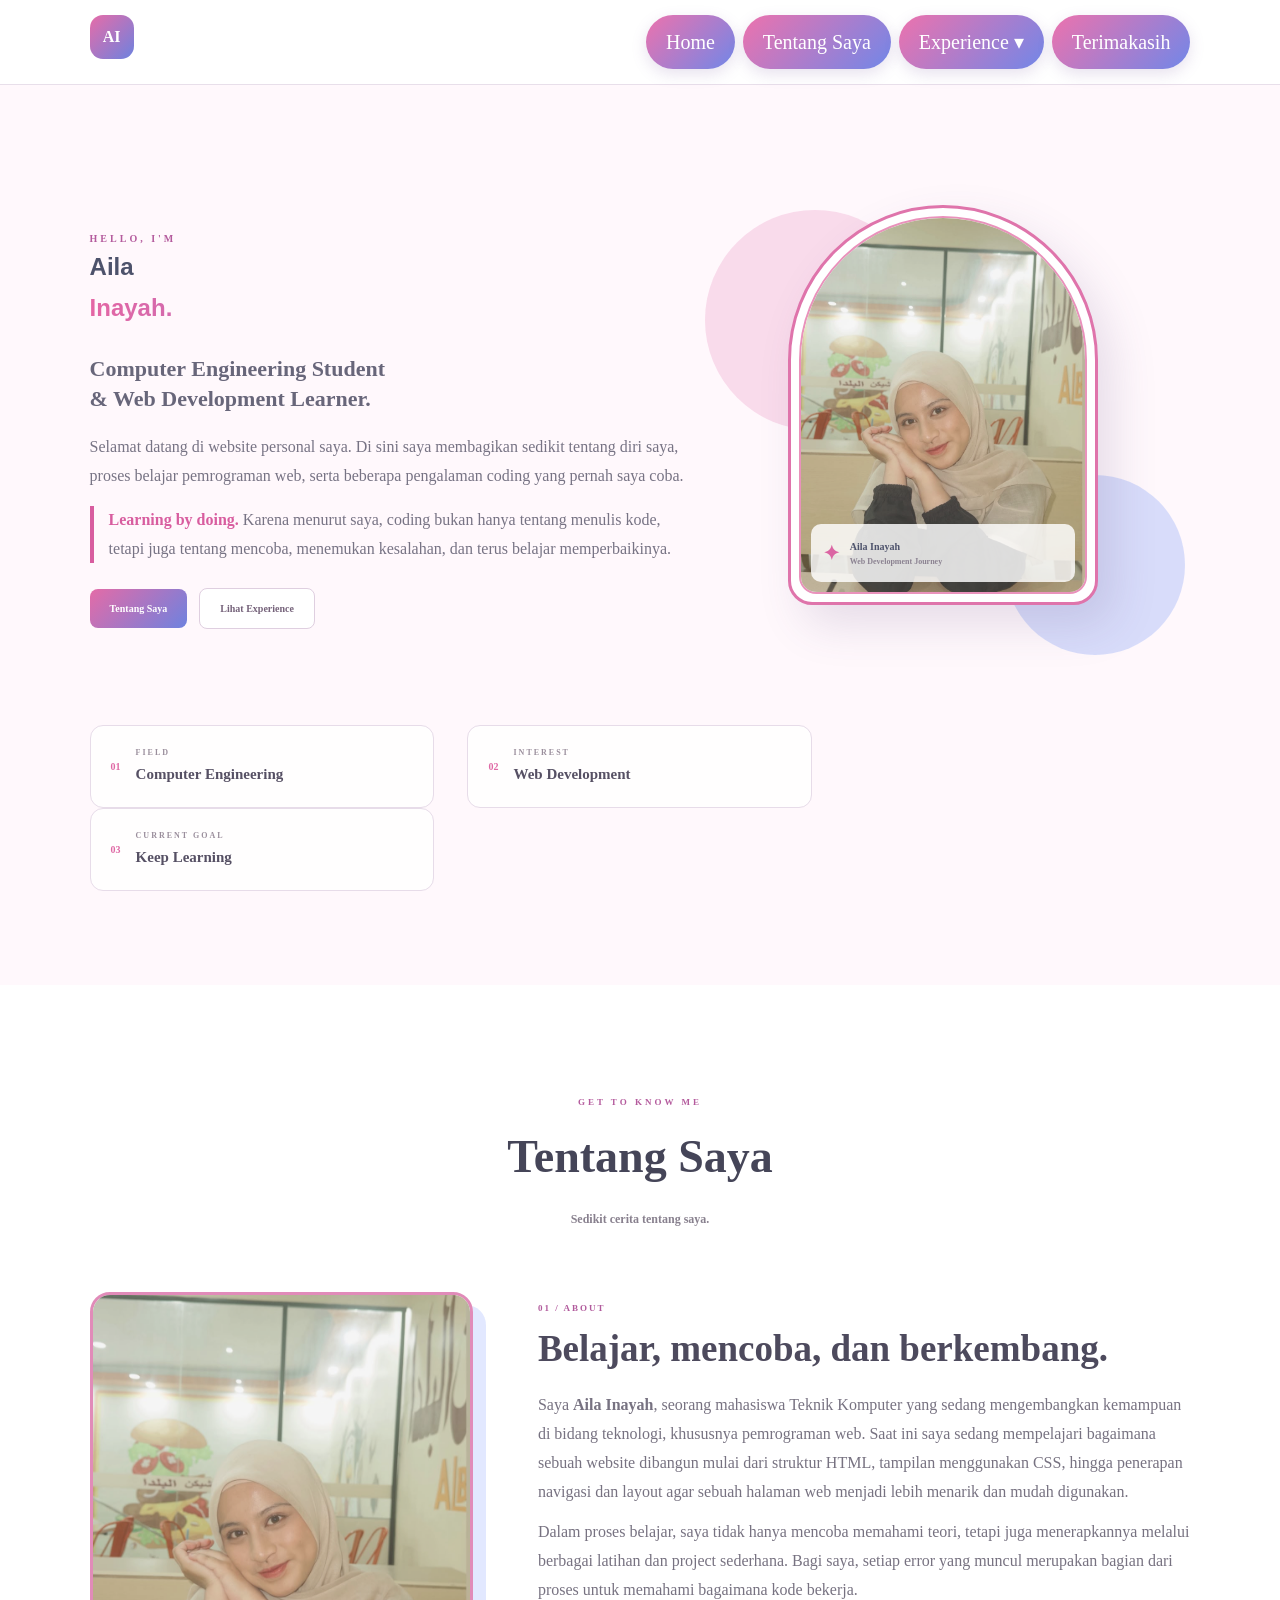
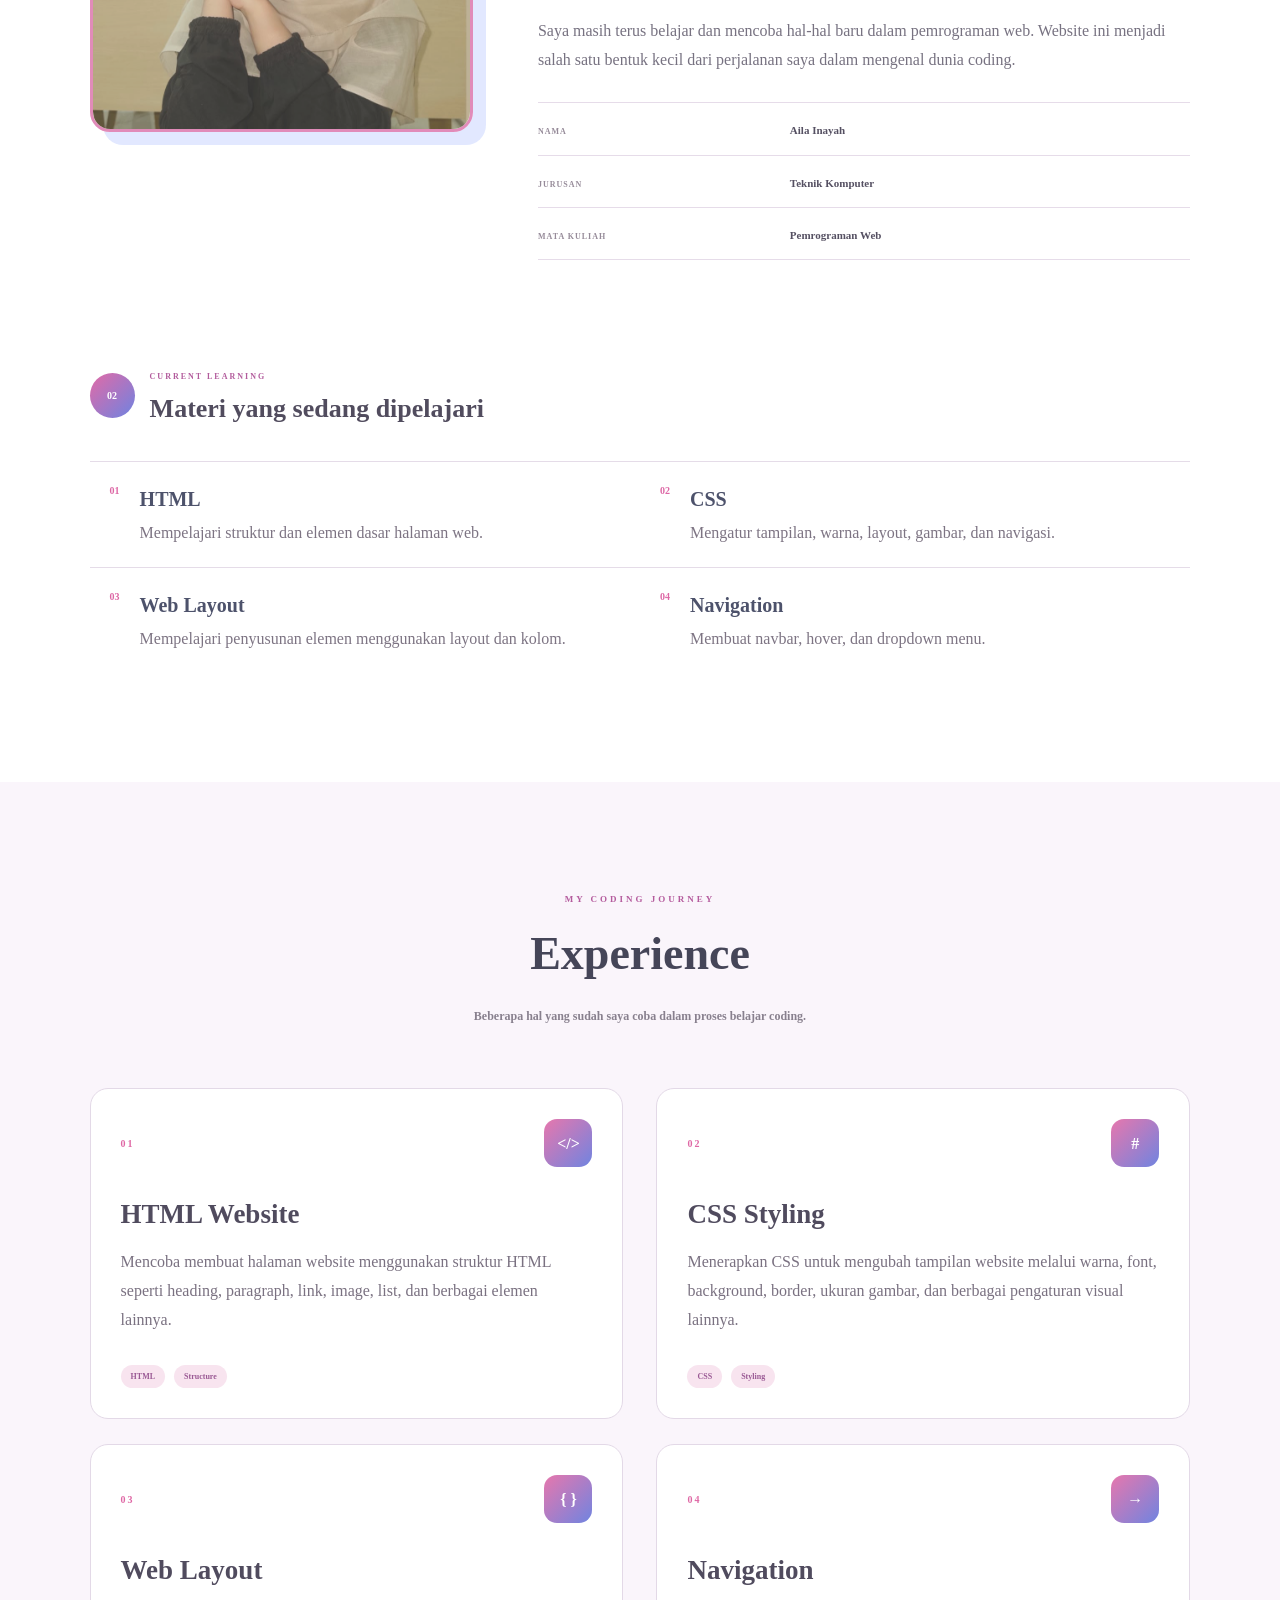
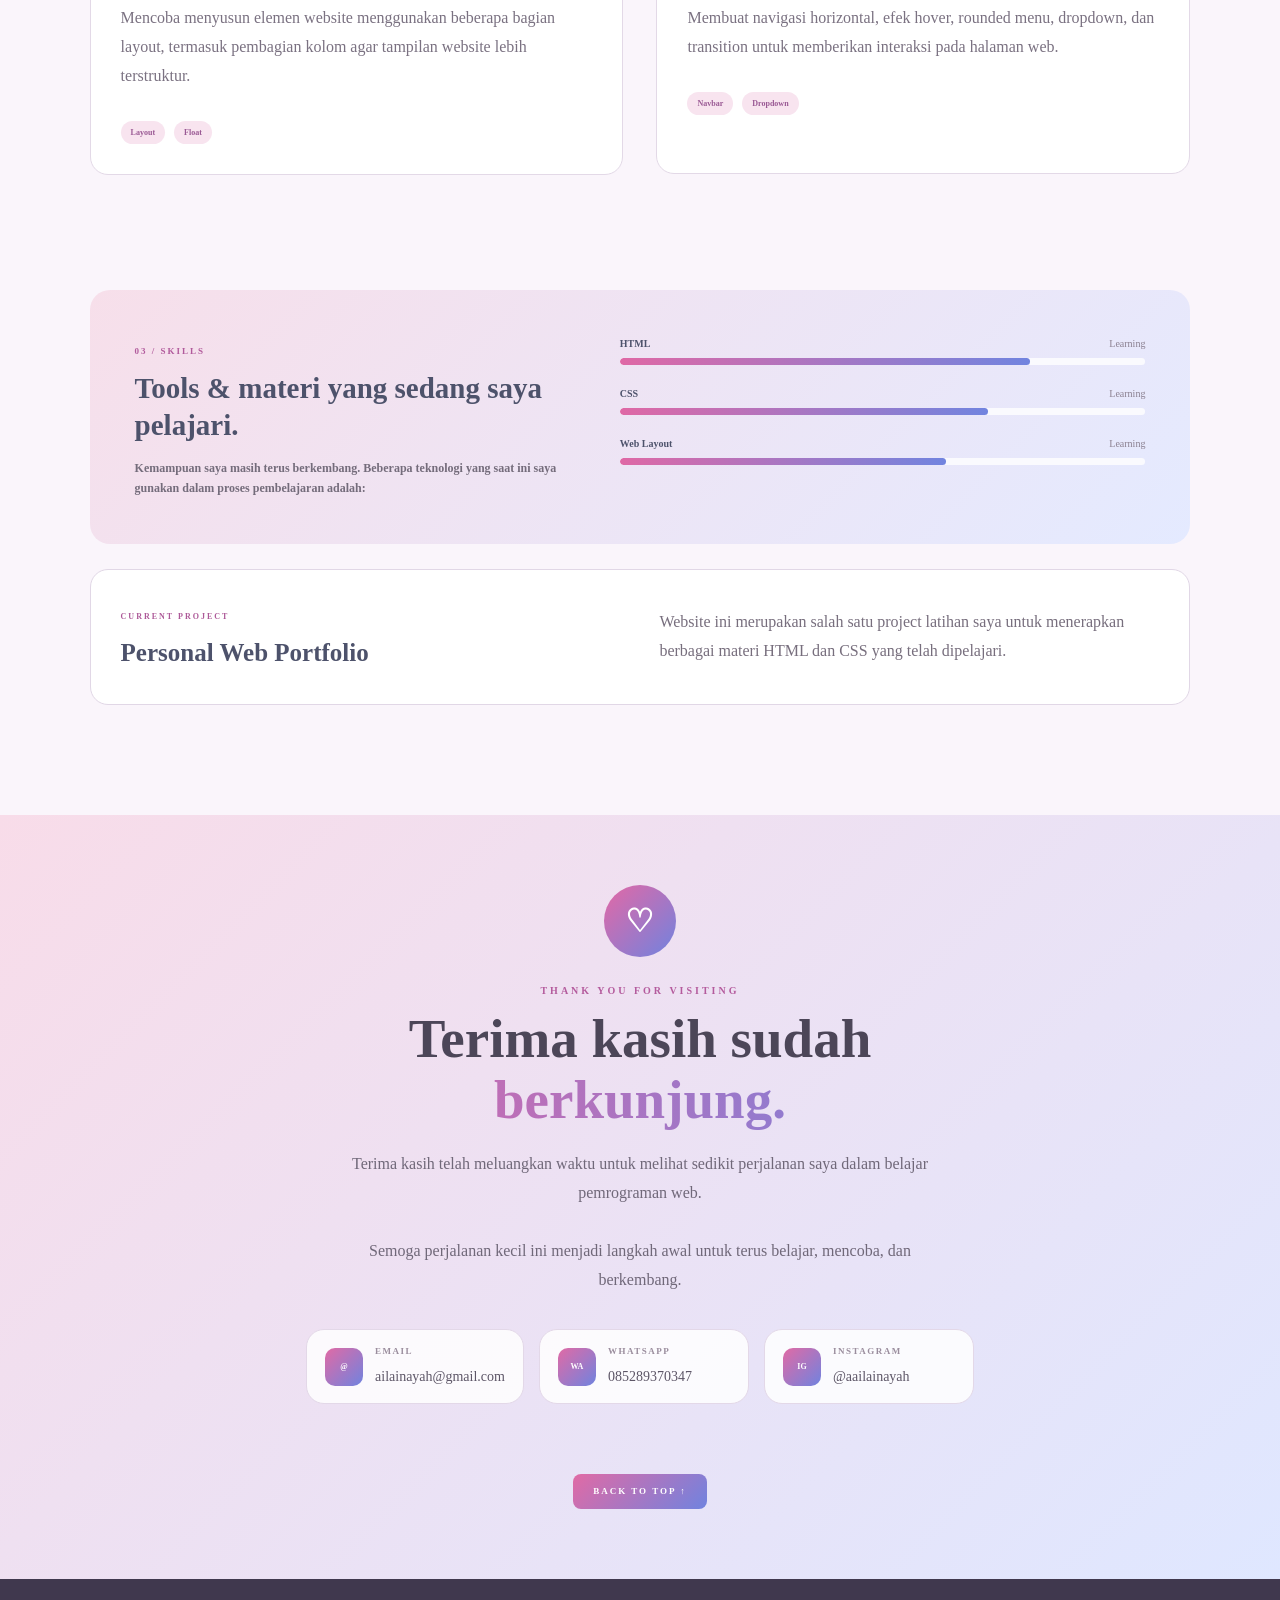
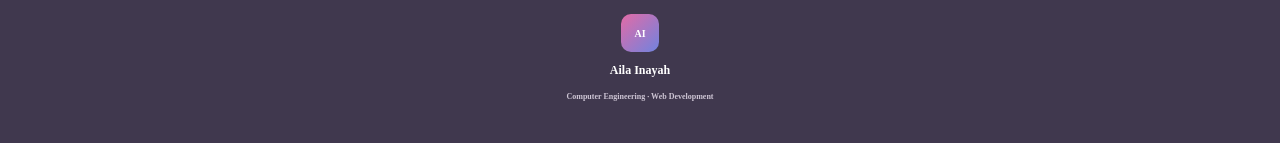
==== index.html @ ca251799 "membuat portofolio" ====
<!DOCTYPE html>
<html lang="id">

<head>

    <meta charset="UTF-8">

    <meta name="viewport"
          content="width=device-width, initial-scale=1.0">

    <title>Aila Inayah | Web Developer Journey</title>

    <!-- CSS EXTERNAL -->
    <link rel="stylesheet" href="style.css">
    <link rel="stylesheet" href="navigasi.css">
    <link rel="stylesheet" href="gambar.css">

    <!-- CSS INTERNAL -->
    <style>

        .highlight {
            color: #d85d9f;
            font-weight: bold;
        }

        #about-note {
            border-left: 4px solid #d85d9f;
            padding-left: 15px;
        }

    </style>

</head>


<body>


<!-- ==================================================
     NAVIGATION
     ================================================== -->

<header class="header">

    <div class="container">

        <a href="#home" class="logo">
            AI
        </a>


        <nav>

            <ul id="menu">

                <li>
                    <a href="#home">
                        Home
                    </a>
                </li>


                <li>
                    <a href="#about">
                        Tentang Saya
                    </a>
                </li>


                <li class="dropdown">

                    <a href="#experience">
                        Experience ▾
                    </a>


                    <ul class="dropdown-content">

                        <li>
                            <a href="#skills">
                                Skills
                            </a>
                        </li>

                        <li>
                            <a href="#projects">
                                Projects
                            </a>
                        </li>

                    </ul>

                </li>


                <li>
                    <a href="#thanks">
                        Terimakasih
                    </a>
                </li>

            </ul>

        </nav>

        <div class="clear"></div>

    </div>

</header>



<!-- ==================================================
     HOME
     ================================================== -->

<section id="home" class="hero">

    <div class="container">

        <div class="hero-content">


            <!-- TEXT -->

            <div class="hero-text">

                <p class="mini-title">
                    HELLO, I'M
                </p>


                <h1>
                    Aila
                    <span>Inayah.</span>
                </h1>


                <h2>
                    Computer Engineering Student
                    <br>
                    & Web Development Learner.
                </h2>


                <p class="intro">

                    Selamat datang di website personal saya.
                    Di sini saya membagikan sedikit tentang
                    diri saya, proses belajar pemrograman web,
                    serta beberapa pengalaman coding yang
                    pernah saya coba.

                </p>


                <p id="about-note">

                    <span class="highlight">
                        Learning by doing.
                    </span>

                    Karena menurut saya, coding bukan hanya
                    tentang menulis kode, tetapi juga tentang
                    mencoba, menemukan kesalahan, dan terus
                    belajar memperbaikinya.

                </p>


                <div class="hero-buttons">

                    <a href="#about" class="button">
                        Tentang Saya
                    </a>

                    <a href="#experience"
                       class="button-outline">
                        Lihat Experience
                    </a>

                </div>

            </div>



            <!-- PHOTO -->

            <div class="hero-photo">

                <div class="circle pink"></div>

                <div class="circle blue"></div>


                <div class="photo-frame">

                    <img
                        src="fotoila.jpg.jpeg"
                        alt="Foto Aila Inayah"
                    >


                    <div class="photo-label">

                        <span>
                            ✦
                        </span>

                        <div>

                            <b>
                                Aila Inayah
                            </b>

                            <small>
                                Web Development Journey
                            </small>

                        </div>

                    </div>

                </div>

            </div>


            <div class="clear"></div>

        </div>



        <!-- QUICK INFO -->

        <div class="quick-info">


            <div class="info-card">

                <span>
                    01
                </span>

                <div>

                    <small>
                        FIELD
                    </small>

                    <h3>
                        Computer Engineering
                    </h3>

                </div>

            </div>


            <div class="info-card">

                <span>
                    02
                </span>

                <div>

                    <small>
                        INTEREST
                    </small>

                    <h3>
                        Web Development
                    </h3>

                </div>

            </div>


            <div class="info-card">

                <span>
                    03
                </span>

                <div>

                    <small>
                        CURRENT GOAL
                    </small>

                    <h3>
                        Keep Learning
                    </h3>

                </div>

            </div>


            <div class="clear"></div>

        </div>

    </div>

</section>



<!-- ==================================================
     TENTANG SAYA
     ================================================== -->

<section id="about" class="about section">

    <div class="container">


        <div class="section-title">

            <p>
                GET TO KNOW ME
            </p>

            <h2>
                Tentang Saya
            </h2>

            <span>
                Sedikit cerita tentang saya.
            </span>

        </div>



        <!-- TWO COLUMN -->

        <div class="about-content">


            <div class="about-image">

                <img
                    src="fotoila.jpg.jpeg"
                    alt="Aila Inayah"
                >

            </div>



            <div class="about-description">

                <span class="section-number">
                    01 / ABOUT
                </span>


                <h3>
                    Belajar, mencoba,
                    dan berkembang.
                </h3>


                <p>

                    Saya <strong>Aila Inayah</strong>,
                    seorang mahasiswa Teknik Komputer
                    yang sedang mengembangkan kemampuan
                    di bidang teknologi, khususnya
                    pemrograman web. Saat ini saya sedang
                    mempelajari bagaimana sebuah website
                    dibangun mulai dari struktur HTML,
                    tampilan menggunakan CSS, hingga
                    penerapan navigasi dan layout agar
                    sebuah halaman web menjadi lebih
                    menarik dan mudah digunakan.

                </p>


                <p>

                    Dalam proses belajar, saya tidak hanya
                    mencoba memahami teori, tetapi juga
                    menerapkannya melalui berbagai latihan
                    dan project sederhana. Bagi saya,
                    setiap error yang muncul merupakan
                    bagian dari proses untuk memahami
                    bagaimana kode bekerja.

                </p>


                <p>

                    Saya masih terus belajar dan mencoba
                    hal-hal baru dalam pemrograman web.
                    Website ini menjadi salah satu bentuk
                    kecil dari perjalanan saya dalam
                    mengenal dunia coding.

                </p>



                <!-- BIODATA -->

                <div class="biodata">

                    <div>

                        <small>
                            NAMA
                        </small>

                        <strong>
                            Aila Inayah
                        </strong>

                    </div>


                    <div>

                        <small>
                            JURUSAN
                        </small>

                        <strong>
                            Teknik Komputer
                        </strong>

                    </div>


                    <div>

                        <small>
                            MATA KULIAH
                        </small>

                        <strong>
                            Pemrograman Web
                        </strong>

                    </div>

                </div>

            </div>


            <div class="clear"></div>

        </div>



        <!-- MATERI YANG DIPELAJARI -->

        <div class="learning">

            <div class="learning-heading">

                <span>
                    02
                </span>

                <div>

                    <small>
                        CURRENT LEARNING
                    </small>

                    <h3>
                        Materi yang sedang dipelajari
                    </h3>

                </div>

            </div>



            <div class="learning-list">


                <div class="learning-item">

                    <div class="number">
                        01
                    </div>

                    <div>

                        <h4>
                            HTML
                        </h4>

                        <p>
                            Mempelajari struktur dan
                            elemen dasar halaman web.
                        </p>

                    </div>

                </div>



                <div class="learning-item">

                    <div class="number">
                        02
                    </div>

                    <div>

                        <h4>
                            CSS
                        </h4>

                        <p>
                            Mengatur tampilan, warna,
                            layout, gambar, dan navigasi.
                        </p>

                    </div>

                </div>



                <div class="learning-item">

                    <div class="number">
                        03
                    </div>

                    <div>

                        <h4>
                            Web Layout
                        </h4>

                        <p>
                            Mempelajari penyusunan elemen
                            menggunakan layout dan kolom.
                        </p>

                    </div>

                </div>



                <div class="learning-item">

                    <div class="number">
                        04
                    </div>

                    <div>

                        <h4>
                            Navigation
                        </h4>

                        <p>
                            Membuat navbar, hover,
                            dan dropdown menu.
                        </p>

                    </div>

                </div>


            </div>

        </div>

    </div>

</section>



<!-- ==================================================
     EXPERIENCE
     ================================================== -->

<section id="experience" class="experience section">

    <div class="container">


        <div class="section-title">

            <p>
                MY CODING JOURNEY
            </p>

            <h2>
                Experience
            </h2>

            <span>
                Beberapa hal yang sudah saya coba
                dalam proses belajar coding.
            </span>

        </div>



        <!-- EXPERIENCE CARDS -->

        <div class="experience-grid">


            <article class="experience-card">

                <div class="card-top">

                    <span>
                        01
                    </span>

                    <div class="code-icon">
                        &lt;/&gt;
                    </div>

                </div>


                <h3>
                    HTML Website
                </h3>


                <p>

                    Mencoba membuat halaman website
                    menggunakan struktur HTML seperti
                    heading, paragraph, link, image,
                    list, dan berbagai elemen lainnya.

                </p>


                <div class="tags">

                    <span>
                        HTML
                    </span>

                    <span>
                        Structure
                    </span>

                </div>

            </article>



            <article class="experience-card">

                <div class="card-top">

                    <span>
                        02
                    </span>

                    <div class="code-icon">
                        #
                    </div>

                </div>


                <h3>
                    CSS Styling
                </h3>


                <p>

                    Menerapkan CSS untuk mengubah
                    tampilan website melalui warna,
                    font, background, border, ukuran
                    gambar, dan berbagai pengaturan
                    visual lainnya.

                </p>


                <div class="tags">

                    <span>
                        CSS
                    </span>

                    <span>
                        Styling
                    </span>

                </div>

            </article>



            <article class="experience-card">

                <div class="card-top">

                    <span>
                        03
                    </span>

                    <div class="code-icon">
                        { }
                    </div>

                </div>


                <h3>
                    Web Layout
                </h3>


                <p>

                    Mencoba menyusun elemen website
                    menggunakan beberapa bagian layout,
                    termasuk pembagian kolom agar
                    tampilan website lebih terstruktur.

                </p>


                <div class="tags">

                    <span>
                        Layout
                    </span>

                    <span>
                        Float
                    </span>

                </div>

            </article>



            <article class="experience-card">

                <div class="card-top">

                    <span>
                        04
                    </span>

                    <div class="code-icon">
                        →
                    </div>

                </div>


                <h3>
                    Navigation
                </h3>


                <p>

                    Membuat navigasi horizontal,
                    efek hover, rounded menu,
                    dropdown, dan transition
                    untuk memberikan interaksi
                    pada halaman web.

                </p>


                <div class="tags">

                    <span>
                        Navbar
                    </span>

                    <span>
                        Dropdown
                    </span>

                </div>

            </article>


            <div class="clear"></div>

        </div>



        <!-- SKILLS -->

        <div id="skills" class="skills-section">


            <div class="skills-text">

                <span class="section-number">
                    03 / SKILLS
                </span>

                <h3>
                    Tools & materi
                    yang sedang saya pelajari.
                </h3>

                <p>

                    Kemampuan saya masih terus berkembang.
                    Beberapa teknologi yang saat ini
                    saya gunakan dalam proses pembelajaran
                    adalah:

                </p>

            </div>



            <div class="skill-bars">


                <div class="skill">

                    <div class="skill-name">

                        <span>
                            HTML
                        </span>

                        <span>
                            Learning
                        </span>

                    </div>

                    <div class="bar">

                        <div class="progress html">
                        </div>

                    </div>

                </div>



                <div class="skill">

                    <div class="skill-name">

                        <span>
                            CSS
                        </span>

                        <span>
                            Learning
                        </span>

                    </div>

                    <div class="bar">

                        <div class="progress css">
                        </div>

                    </div>

                </div>



                <div class="skill">

                    <div class="skill-name">

                        <span>
                            Web Layout
                        </span>

                        <span>
                            Learning
                        </span>

                    </div>

                    <div class="bar">

                        <div class="progress layout">
                        </div>

                    </div>

                </div>



            </div>


            <div class="clear"></div>

        </div>



        <!-- PROJECT -->

        <div id="projects" class="project-box">


            <div>

                <span>
                    CURRENT PROJECT
                </span>

                <h3>
                    Personal Web Portfolio
                </h3>

            </div>


            <p>

                Website ini merupakan salah satu
                project latihan saya untuk menerapkan
                berbagai materi HTML dan CSS yang
                telah dipelajari.

            </p>


        </div>

    </div>

</section>



<!-- ==================================================
     TERIMAKASIH + CONTACT
     ================================================== -->

<section id="thanks" class="thanks">

    <div class="container">


        <div class="thanks-content">


            <div class="thanks-icon">
                ♡
            </div>


            <p class="mini-title">
                THANK YOU FOR VISITING
            </p>


            <h2>
                Terima kasih sudah
                <span>berkunjung.</span>
            </h2>


            <p class="thanks-text">

                Terima kasih telah meluangkan waktu
                untuk melihat sedikit perjalanan saya
                dalam belajar pemrograman web.

                <br><br>

                Semoga perjalanan kecil ini menjadi
                langkah awal untuk terus belajar,
                mencoba, dan berkembang.

            </p>


            <!-- CONTACT -->

            <div class="contact">


                <div class="contact-item">

                    <span>
                        @
                    </span>

                    <div>

                        <small>
                            EMAIL
                        </small>

                        <a href="mailto:emailkamu@gmail.com">
                            ailainayah@gmail.com
                        </a>

                    </div>

                </div>



                <div class="contact-item">

                    <span>
                        WA
                    </span>

                    <div>

                        <small>
                            WHATSAPP
                        </small>

                        <a href="https://wa.me/628xxxxxxxxxx">
                            085289370347
                        </a>

                    </div>

                </div>



                <div class="contact-item">

                    <span>
                        IG
                    </span>

                    <div>

                        <small>
                            INSTAGRAM
                        </small>

                        <a href="https://instagram.com/usernamekamu">
                            @aailainayah
                        </a>

                    </div>

                </div>


            </div>


            <!-- INLINE CSS -->

            <a
                href="#home"
                class="back-top"
                style="letter-spacing: 2px;"
            >
                BACK TO TOP ↑
            </a>


        </div>

    </div>

</section>



<!-- ==================================================
     FOOTER
     ================================================== -->

<footer>

    <div class="container">

        <div class="footer-logo">
            AI
        </div>

        <p>
            Aila Inayah
        </p>

        <span>
            Computer Engineering · Web Development
        </span>

    </div>

</footer>


</body>

</html>
---- style.css ----
/* ==========================================
   AILA INAYAH
   MAIN STYLE
   BLUE + PINK THEME
   ========================================== */


* {
    margin: 0;
    padding: 0;
    box-sizing: border-box;
}


html {
    scroll-behavior: smooth;
}


body {
    body {
    font-family: "Trebuchet MS", Arial, sans-serif;
}

    color: #4d526b;

    background-color: #fffaff;

    line-height: 1.7;
}


a {
    text-decoration: none;
}


.clear {
    clear: both;
}


.container {
    width: 86%;

    max-width: 1150px;

    margin: auto;
}


/* ==========================================
   HEADER
   ========================================== */

.header {
    position: sticky;

    top: 0;

    z-index: 999;

    padding: 15px 0;

    background-color:
        rgba(255,255,255,.94);

    border-bottom:
        1px solid #e8dfea;
}


.logo {
    float: left;

    width: 44px;
    height: 44px;

    display: flex;

    align-items: center;
    justify-content: center;

    color: white;

    font-weight: bold;

    border-radius: 13px;

    background:
        linear-gradient(
            135deg,
            #e76ca8,
            #6d82df
        );
}


/* ==========================================
   HERO
   ========================================== */

.hero {

    min-height: 100vh;

    padding:
        90px 0 80px;

    background-color: #fff8fc;

    background-image:
        url("pola.svg");

    background-repeat:
        repeat;

    background-position:
        center top;

    background-attachment:
        scroll;
}


.hero-content {
    padding-top: 20px;
}


.hero-text {
    float: left;

    width: 55%;

    padding-top: 35px;
}


.mini-title {
    color: #b45b9d;

    font-size: 10px;

    font-weight: bold;

    letter-spacing: 3px;
}


.hero-text h1,
.section-title h2,
.about-description h3,
.learning-heading h3,
.learning-item h4,
.experience-card h3,
.skills-text h3,
.project-box h3,
.thanks-content h2 {
    font-family: "Trebuchet MS", Arial, sans-serif;
}


.hero-text h1 span {

    display: block;

    background:
        linear-gradient(
            90deg,
            #e466a4,
            #7085e5
        );

    -webkit-background-clip: text;

    background-clip: text;

    color: transparent;
}


.hero-text h2 {

    margin:
        25px 0 18px;

    font-family: Georgia, serif;

    font-size: 22px;

    line-height: 1.4;

    font-weight: normal;

    color: #68667a;
}


.intro {

    max-width: 600px;

    color: #777384;

    font-size: 14px;
}


#about-note {

    max-width: 590px;

    margin-top: 15px;

    color: #777384;

    font-size: 13px;
}


/* BUTTONS */

.hero-buttons {
    margin-top: 25px;
}


.button,
.button-outline {

    display: inline-block;

    padding:
        11px 20px;

    margin-right: 8px;

    border-radius: 8px;

    font-size: 10px;

    font-weight: bold;

    transition:
        .3s;
}


.button {

    color: white;

    background:
        linear-gradient(
            135deg,
            #e46ba7,
            #6e82df
        );
}


.button-outline {

    color: #75627a;

    border:
        1px solid #dfcfe0;

    background-color: white;
}


.button:hover,
.button-outline:hover {

    transform:
        translateY(-4px);
}


/* ==========================================
   HERO PHOTO
   ========================================== */

.hero-photo {

    position: relative;

    float: right;

    width: 45%;

    height: 480px;
}


.photo-frame {

    position: relative;

    z-index: 3;

    width: 310px;

    height: 400px;

    margin: 10px auto;

    padding: 8px;

    background-color: white;

    border:
        3px solid #df74ab;

    border-radius:
        160px 160px 25px 25px;

    box-shadow:
        15px 20px 45px
        rgba(90,70,120,.15);

    overflow: hidden;
}


.photo-frame img {

    width: 100%;

    height: 100%;

    object-fit: cover;

    border-radius:
        150px 150px 18px 18px;

    opacity: .82;

    transition:
        .4s;
}


.photo-frame:hover img {

    opacity: 1;

    transform:
        scale(1.05);
}


.circle {

    position: absolute;

    border-radius: 50%;
}


.circle.pink {

    width: 220px;

    height: 220px;

    left: 10px;

    top: 15px;

    background-color: #f1b5d4;

    opacity: .45;
}


.circle.blue {

    width: 180px;

    height: 180px;

    right: 5px;

    bottom: 20px;

    background-color: #b8c7fa;

    opacity: .55;
}


/* PHOTO LABEL */

.photo-label {

    position: absolute;

    left: 20px;

    right: 20px;

    bottom: 20px;

    z-index: 5;

    display: flex;

    align-items: center;

    gap: 10px;

    padding: 12px;

    background-color:
        rgba(255,255,255,.82);

    border-radius: 10px;
}


.photo-label span {

    color: #db65a3;

    font-size: 20px;
}


.photo-label b,
.photo-label small {

    display: block;
}


.photo-label b {

    font-size: 10px;
}


.photo-label small {

    color: #8b8291;

    font-size: 8px;
}


/* ==========================================
   QUICK INFO
   ========================================== */

.quick-info {

    margin-top: 50px;
}


.info-card {

    float: left;

    width: 31.33%;

    margin-right: 3%;

    padding: 20px;

    display: flex;

    align-items: center;

    gap: 15px;

    background-color:
        rgba(255,255,255,.85);

    border:
        1px solid #e7dce9;

    border-radius: 13px;

    transition:
        .3s;
}


.info-card:last-child {

    margin-right: 0;
}


.info-card:hover {

    transform:
        translateY(-6px);

    box-shadow:
        0 15px 30px
        rgba(80,60,120,.1);
}


.info-card > span {

    color: #df69a5;

    font-size: 10px;
}


.info-card small {

    display: block;

    color: #9a8e9c;

    font-size: 8px;

    letter-spacing: 2px;
}


.info-card h3 {

    margin-top: 2px;

    font-family: Georgia, serif;

    font-size: 15px;

    color: #565064;
}


/* ==========================================
   GENERAL SECTION
   ========================================== */

.section {

    padding:
        110px 0;
}


.section-title {

    text-align: center;

    margin-bottom: 60px;
}


.section-title p {

    color: #b45b9d;

    font-size: 9px;

    font-weight: bold;

    letter-spacing: 3px;
}


.section-title h2 {

    margin:
        8px 0;

    font-family: Georgia, serif;

    font-size: 46px;

    color: #454558;
}


.section-title span {

    color: #88808e;

    font-size: 12px;
}


/* ==========================================
   ABOUT
   ========================================== */

.about {

    background-color: white;
}


.about-content {

    min-height: 500px;
}


.about-image {

    float: left;

    width: 38%;

    padding-right: 35px;
}


.about-image img {

    width: 100%;

    height: 440px;

    object-fit: cover;

    border:
        3px solid #db72aa;

    border-radius: 20px;

    box-shadow:
        13px 13px 0 #dce4ff;

    opacity: .86;

    transition:
        .4s;
}


.about-image img:hover {

    opacity: 1;
}


.about-description {

    float: right;

    width: 62%;

    padding-left: 30px;
}


.section-number {

    color: #b15a9c;

    font-size: 9px;

    font-weight: bold;

    letter-spacing: 2px;
}


.about-description h3 {

    max-width: 600px;

    margin:
        8px 0 20px;

    font-family: Georgia, serif;

    font-size: 37px;

    line-height: 1.2;

    color: #4d4a5d;
}


.about-description p {

    margin-bottom: 12px;

    color: #777281;

    font-size: 13px;
}


/* BIODATA */

.biodata {

    margin-top: 28px;

    border-top:
        1px solid #e6dce9;
}


.biodata div {

    padding: 12px 0;

    border-bottom:
        1px solid #e6dce9;
}


.biodata small {

    display: inline-block;

    width: 38%;

    color: #968b99;

    font-size: 8px;

    letter-spacing: 1px;
}


.biodata strong {

    color: #555062;

    font-size: 11px;
}


/* ==========================================
   LEARNING
   ========================================== */

.learning {

    margin-top: 100px;
}


.learning-heading {

    display: flex;

    align-items: center;

    gap: 15px;

    margin-bottom: 30px;
}


.learning-heading > span {

    width: 45px;

    height: 45px;

    display: flex;

    align-items: center;

    justify-content: center;

    color: white;

    border-radius: 50%;

    background:
        linear-gradient(
            135deg,
            #e36aa6,
            #6e83e1
        );

    font-size: 10px;
}


.learning-heading small {

    color: #b25b9c;

    font-size: 8px;

    letter-spacing: 2px;
}


.learning-heading h3 {

    font-family: Georgia, serif;

    font-size: 26px;

    color: #514c5e;
}


/* LEARNING ITEMS */

.learning-list {

    display: flex;

    flex-wrap: wrap;
}


.learning-item {

    width: 50%;

    display: flex;

    gap: 20px;

    padding: 20px;

    border-top:
        1px solid #e5dce8;
}


.learning-item .number {

    color: #dd67a5;

    font-size: 10px;
}


.learning-item h4 {

    font-family: Georgia, serif;

    font-size: 20px;
}


.learning-item p {

    margin-top: 3px;

    color: #7d7483;

    font-size: 11px;
}


/* ==========================================
   EXPERIENCE
   ========================================== */

.experience {

    background-color:
        #faf5fb;
}


.experience-grid {

    margin-bottom: 90px;
}


.experience-card {

    float: left;

    width: 48.5%;

    min-height: 330px;

    margin-right: 3%;

    margin-bottom: 25px;

    padding: 30px;

    background-color: white;

    border:
        1px solid #e3d9e7;

    border-radius: 18px;

    transition:
        .35s;
}


.experience-card:nth-child(even) {

    margin-right: 0;
}


.experience-card:hover {

    transform:
        translateY(-8px);

    box-shadow:
        0 20px 40px
        rgba(80,60,120,.12);
}


.card-top {

    display: flex;

    align-items: center;

    justify-content: space-between;
}


.card-top > span {

    color: #df68a5;

    font-size: 10px;

    letter-spacing: 2px;
}


.code-icon {

    width: 48px;

    height: 48px;

    display: flex;

    align-items: center;

    justify-content: center;

    color: white;

    border-radius: 13px;

    background:
        linear-gradient(
            135deg,
            #e777ad,
            #7084e0
        );

    font-weight: bold;
}


.experience-card h3 {

    margin:
        25px 0 10px;

    font-family: Georgia, serif;

    font-size: 27px;

    color: #504b5e;
}


.experience-card p {

    color: #7a7181;

    font-size: 12px;
}


/* TAGS */

.tags {

    margin-top: 25px;
}


.tags span {

    display: inline-block;

    margin-right: 5px;

    padding:
        5px 10px;

    color: #9a5994;

    background-color:
        #f8e4ef;

    border-radius: 20px;

    font-size: 8px;
}


/* ==========================================
   SKILLS
   ========================================== */

.skills-section {

    padding:
        45px;

    background:
        linear-gradient(
            135deg,
            #f7dfea,
            #e4eaff
        );

    border-radius: 20px;
}


.skills-text {

    float: left;

    width: 43%;
}


.skills-text h3 {

    margin:
        8px 0 15px;

    font-family: Georgia, serif;

    font-size: 29px;

    line-height: 1.25;
}


.skills-text p {

    color: #746c7b;

    font-size: 12px;
}


.skill-bars {

    float: right;

    width: 52%;
}


.skill {

    margin-bottom: 20px;
}


.skill-name {

    display: flex;

    justify-content: space-between;

    margin-bottom: 6px;

    font-size: 10px;

    font-weight: bold;
}


.skill-name span:last-child {

    color: #8b8090;

    font-weight: normal;
}


.bar {

    width: 100%;

    height: 7px;

    background-color:
        rgba(255,255,255,.8);

    border-radius: 10px;

    overflow: hidden;
}


.progress {

    height: 100%;

    border-radius: 10px;

    background:
        linear-gradient(
            90deg,
            #df68a5,
            #7184df
        );
}


.progress.html {

    width: 78%;
}


.progress.css {

    width: 70%;
}


.progress.layout {

    width: 62%;
}


/* ==========================================
   PROJECT
   ========================================== */

.project-box {

    display: flex;

    justify-content: space-between;

    align-items: center;

    gap: 40px;

    margin-top: 25px;

    padding: 30px;

    border:
        1px solid #e1d7e6;

    border-radius: 18px;

    background-color: white;
}


.project-box span {

    color: #ad5998;

    font-size: 8px;

    letter-spacing: 2px;
}


.project-box h3 {

    margin-top: 5px;

    font-family: Georgia, serif;

    font-size: 25px;
}


.project-box p {

    max-width: 500px;

    color: #776e7d;

    font-size: 12px;
}


/* ==========================================
   THANKS
   ========================================== */

.thanks {

    min-height: 750px;

    display: flex;

    align-items: center;

    text-align: center;

    background:
        linear-gradient(
            135deg,
            #f8dce9,
            #dfe7ff
        );
}


.thanks-content {

    width: 100%;

    max-width: 800px;

    margin: auto;

    padding: 70px 20px;
}


.thanks-icon {

    width: 72px;

    height: 72px;

    display: flex;

    align-items: center;

    justify-content: center;

    margin:
        0 auto 25px;

    color: white;

    font-size: 32px;

    border-radius: 50%;

    background:
        linear-gradient(
            135deg,
            #e468a5,
            #7083df
        );
}


.thanks-content h2 {

    margin:
        10px 0 20px;

    font-family: Georgia, serif;

    font-size: 55px;

    line-height: 1.1;

    color: #4c4658;
}


.thanks-content h2 span {

    display: block;

    background:
        linear-gradient(
            90deg,
            #e165a3,
            #7084e2
        );

    -webkit-background-clip: text;

    background-clip: text;

    color: transparent;
}


.thanks-text {

    max-width: 620px;

    margin: auto;

    color: #706879;

    font-size: 13px;
}


/* ==========================================
   CONTACT
   ========================================== */

.contact {

    display: flex;

    justify-content: center;

    flex-wrap: wrap;

    gap: 12px;

    margin-top: 40px;
}


.contact-item {

    min-width: 190px;

    display: flex;

    align-items: center;

    gap: 12px;

    padding: 14px;

    text-align: left;

    background-color:
        rgba(255,255,255,.75);

    border:
        1px solid #dfd5e5;

    border-radius: 12px;

    transition:
        .3s;
}


.contact-item:hover {

    transform:
        translateY(-5px);

    background-color: white;
}


.contact-item > span {

    width: 38px;

    height: 38px;

    display: flex;

    align-items: center;

    justify-content: center;

    color: white;

    border-radius: 10px;

    background:
        linear-gradient(
            135deg,
            #e16aa5,
            #7083df
        );

    font-size: 8px;

    font-weight: bold;
}


.contact-item small {

    display: block;

    color: #968a9a;

    font-size: 7px;

    letter-spacing: 1px;
}


.contact-item a {

    color: #5f5769;

    font-size: 10px;

    font-weight: bold;
}


/* BACK TOP */

.back-top {

    display: inline-block;

    margin-top: 35px;

    padding:
        10px 20px;

    color: white;

    border-radius: 8px;

    background:
        linear-gradient(
            135deg,
            #e16aa5,
            #7083df
        );

    font-size: 9px;

    transition:
        .3s;
}


.back-top:hover {

    transform:
        translateY(-4px);
}


/* ==========================================
   FOOTER
   ========================================== */

footer {

    padding:
        35px 0;

    text-align: center;

    color: white;

    background-color:
        #40384e;
}


.footer-logo {

    width: 38px;

    height: 38px;

    display: flex;

    align-items: center;

    justify-content: center;

    margin:
        0 auto 8px;

    border-radius: 10px;

    background:
        linear-gradient(
            135deg,
            #e36ba6,
            #7083df
        );

    font-size: 10px;

    font-weight: bold;
}


footer p {

    margin: 0;

    font-size: 12px;
}


footer span {

    color: #cec6d5;

    font-size: 8px;
}


/* ==========================================
   RESPONSIVE
   ========================================== */

@media (max-width: 800px) {


    .hero-text,
    .hero-photo,
    .about-image,
    .about-description,
    .skills-text,
    .skill-bars {

        float: none;

        width: 100%;

    }


    .hero-text {

        padding-top: 10px;
    }


    .hero-photo {

        margin-top: 50px;
    }


    .about-description {

        padding:
            60px 0 0;
    }


    .info-card {

        float: none;

        width: 100%;

        margin:
            0 0 12px;
    }


    .experience-card {

        float: none;

        width: 100%;

        margin:
            0 0 20px;
    }


    .learning-item {

        width: 100%;
    }


    .skills-text {

        margin-bottom: 30px;
    }


    .project-box {

        display: block;
    }


    .project-box p {

        margin-top: 20px;
    }


    .hero-text h1 {

        font-size: 58px;
    }

}


@media (max-width: 550px) {


    .hero-text h1 {

        font-size: 50px;
    }


    .photo-frame {

        width: 270px;

        height: 350px;
    }


    .section-title h2 {

        font-size: 38px;
    }


    .thanks-content h2 {

        font-size: 42px;
    }


    .skills-section {

        padding: 25px;
    }


    .contact-item {

        width: 100%;
    }

}
/* Membuat tulisan utama lebih tebal */

body {
    font-weight: 600;
}

.hero-text h1,
.hero-text h2,
.section-title h2,
.about-description h3,
.learning-heading h3,
.learning-item h4,
.experience-card h3,
.skills-text h3,
.project-box h3,
.thanks-content h2 {
    font-weight: 700;
}
#menu > li > a {
    font-weight: bold;
}
.dropdown-content li a {
    font-weight: bold;
}
.intro,
#about-note,
.about-description p,
.learning-item p,
.experience-card p,
.project-box p,
.thanks-text {
    font-weight: 500;
}
/* TEKS ISI AGAR LEBIH JELAS */

.intro {
    font-size: 16px;
    line-height: 1.8;
}

#about-note {
    font-size: 16px;
    line-height: 1.8;
}

.about-description p {
    font-size: 16px;
    line-height: 1.8;
}

.learning-item p {
    font-size: 16px;
    line-height: 1.7;
}

.experience-card p {
    font-size: 16px;
    line-height: 1.8;
}

.project-box p {
    font-size: 16px;
    line-height: 1.8;
}

.thanks-text {
    font-size: 16px;
    line-height: 1.8;
}
/* ==========================================
   CONTACT
   ========================================== */

.contact {
    display: flex;
    justify-content: center;
    align-items: center;
    flex-wrap: wrap;

    gap: 15px;

    margin: 35px auto;
}


.contact-item {
    display: flex;
    align-items: center;

    gap: 12px;

    min-width: 210px;

    padding: 14px 18px;

    text-align: left;

    background-color: rgba(255, 255, 255, 0.85);

    border: 1px solid #e3d8e8;

    border-radius: 18px;

    transition: 0.3s ease;
}


/* ICON */

.contact-icon {
    width: 42px;
    height: 42px;

    display: flex;
    align-items: center;
    justify-content: center;

    color: white;

    background: linear-gradient(
        135deg,
        #ed72ad,
        #7187e8
    );

    border-radius: 50%;

    font-size: 10px;
    font-weight: bold;
}


/* TEKS KECIL */

.contact-item small {
    display: block;

    margin-bottom: 2px;

    color: #9a8d9d;

    font-size: 9px;

    letter-spacing: 1.5px;
}


/* LINK */

.contact-item a {
    color: #5d5667;

    font-size: 14px;

    font-weight: 500;

    transition: 0.3s;
}


/* HOVER */

.contact-item:hover {

    transform: translateY(-5px);

    background: linear-gradient(
        135deg,
        #f6d5e6,
        #dce4ff
    );

    box-shadow:
        0 10px 25px
        rgba(100, 80, 140, 0.15);
}


.contact-item:hover a {
    color: #a34f91;
}


/* RESPONSIVE */

@media (max-width: 700px) {

    .contact-item {
        width: 100%;
        max-width: 350px;
    }

}
---- navigasi.css ----
/* ==========================================
   NAVBAR BUBBLE PINK - BLUE
   ========================================== */

#menu {
    float: right;
    margin: 0;
    padding: 0;
    list-style-type: none;
}

#menu li {
    position: relative;
    float: left;
    list-style: none;
}


/* BUBBLE MENU */

#menu > li > a {

    display: block;

    margin-left: 8px;

    padding: 10px 20px;

    color: white;

    /* PINK → BLUE GRADIENT */
    background: linear-gradient(
        135deg,
        #ed72ad,
        #7187e8
    );

    border: none;

    border-radius: 30px;

    font-size: 20px;

    font-weight: 500;

    white-space: nowrap;

    box-shadow:
        0 5px 15px rgba(120, 90, 160, 0.18);

    transition: all 0.3s ease;
}


/* HOVER */

#menu > li > a:hover {

    color: white;

    background: linear-gradient(
        135deg,
        #7187e8,
        #ed72ad
    );

    transform: translateY(-4px);

    box-shadow:
        0 9px 20px rgba(120, 90, 160, 0.25);
}


/* ==========================================
   DROPDOWN
   ========================================== */

.dropdown-content {

    position: absolute;

    top: 55px;

    left: 8px;

    width: 180px;

    margin: 0;

    padding: 8px;

    list-style: none;

    background-color: white;

    border: 1px solid #eaddea;

    border-radius: 15px;

    box-shadow:
        0 12px 30px
        rgba(70, 50, 100, 0.15);

    opacity: 0;

    visibility: hidden;

    transform: translateY(8px);

    transition: all 0.25s ease;
}


/* DROPDOWN MUNCUL SAAT HOVER */

.dropdown:hover .dropdown-content {

    opacity: 1;

    visibility: visible;

    transform: translateY(0);
}


/* ITEM DROPDOWN */

.dropdown-content li {

    float: none;

    width: 100%;
}


.dropdown-content li a {

    display: block;

    padding: 10px 12px;

    color: #5d5667;

    border-radius: 10px;

    font-size: 13px;

    transition: 0.2s;
}


.dropdown-content li a:hover {

    color: white;

    background: linear-gradient(
        135deg,
        #ed72ad,
        #7187e8
    );
}


/* ==========================================
   RESPONSIVE
   ========================================== */

@media (max-width: 800px) {

    #menu {
        float: none;

        margin-top: 15px;

        text-align: center;
    }

    #menu > li {
        float: none;

        display: inline-block;

        margin-bottom: 6px;
    }

    #menu > li > a {
        font-size: 16px;

        padding: 8px 15px;
    }

}
---- gambar.css ----
/* ==========================================
   IMAGE & BACKGROUND
   ========================================== */


/* BACKGROUND IMAGE */

.hero {

    background-image:
        url("pola.svg");

    background-repeat:
        repeat;

    background-position:
        center top;

    background-attachment:
        scroll;
}


/* IMAGE SIZE */

.photo-frame img {

    width: 100%;

    height: 100%;

    object-fit: cover;
}


/* IMAGE BORDER */

.photo-frame img {

    border:
        2px solid #e57aad;
}


/* IMAGE TRANSPARENCY */

.photo-frame img,
.about-image img {

    opacity: .82;
}


/* IMAGE HOVER */

.photo-frame img:hover,
.about-image img:hover {

    opacity: 1;
}


/* TRANSPARENT BOX */

.photo-label {

    background-color:
        rgba(255,255,255,.82);
}


/* DECORATION */

.circle.pink {

    opacity: .45;
}


.circle.blue {

    opacity: .55;
}
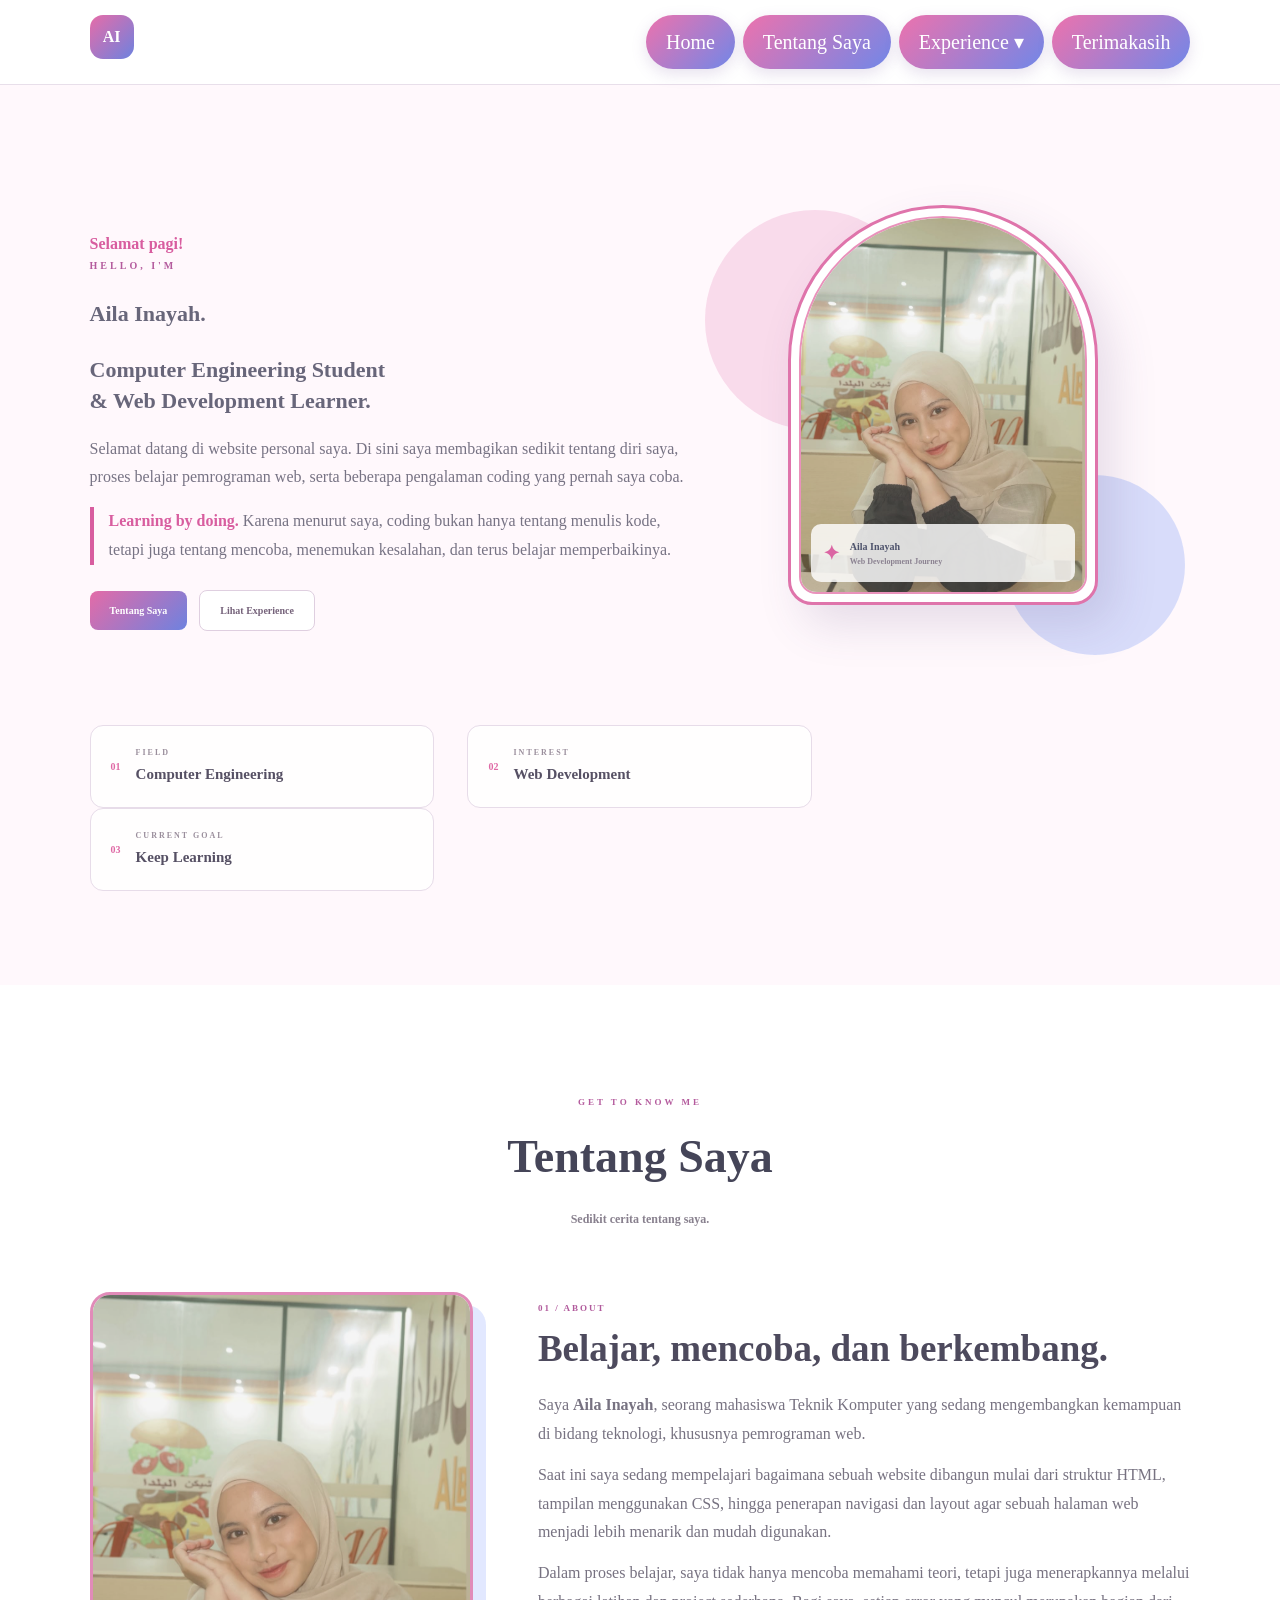
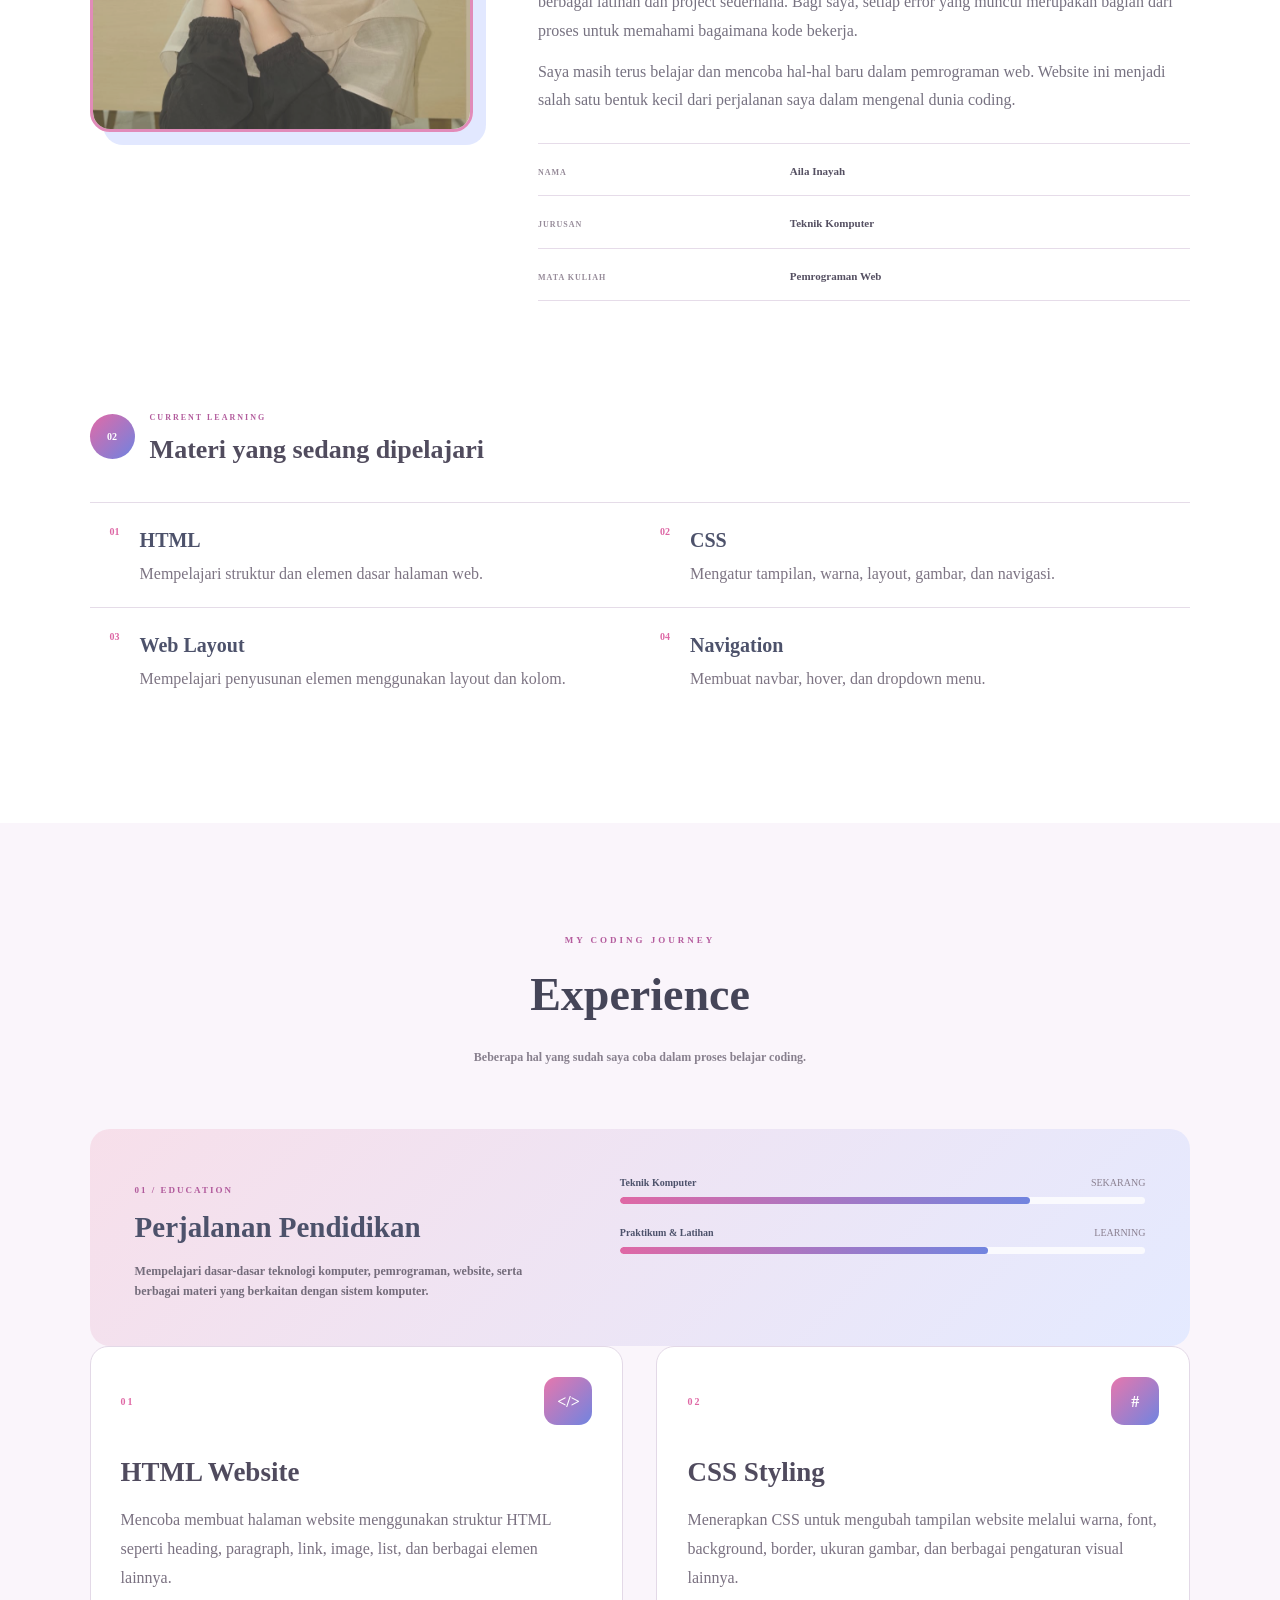
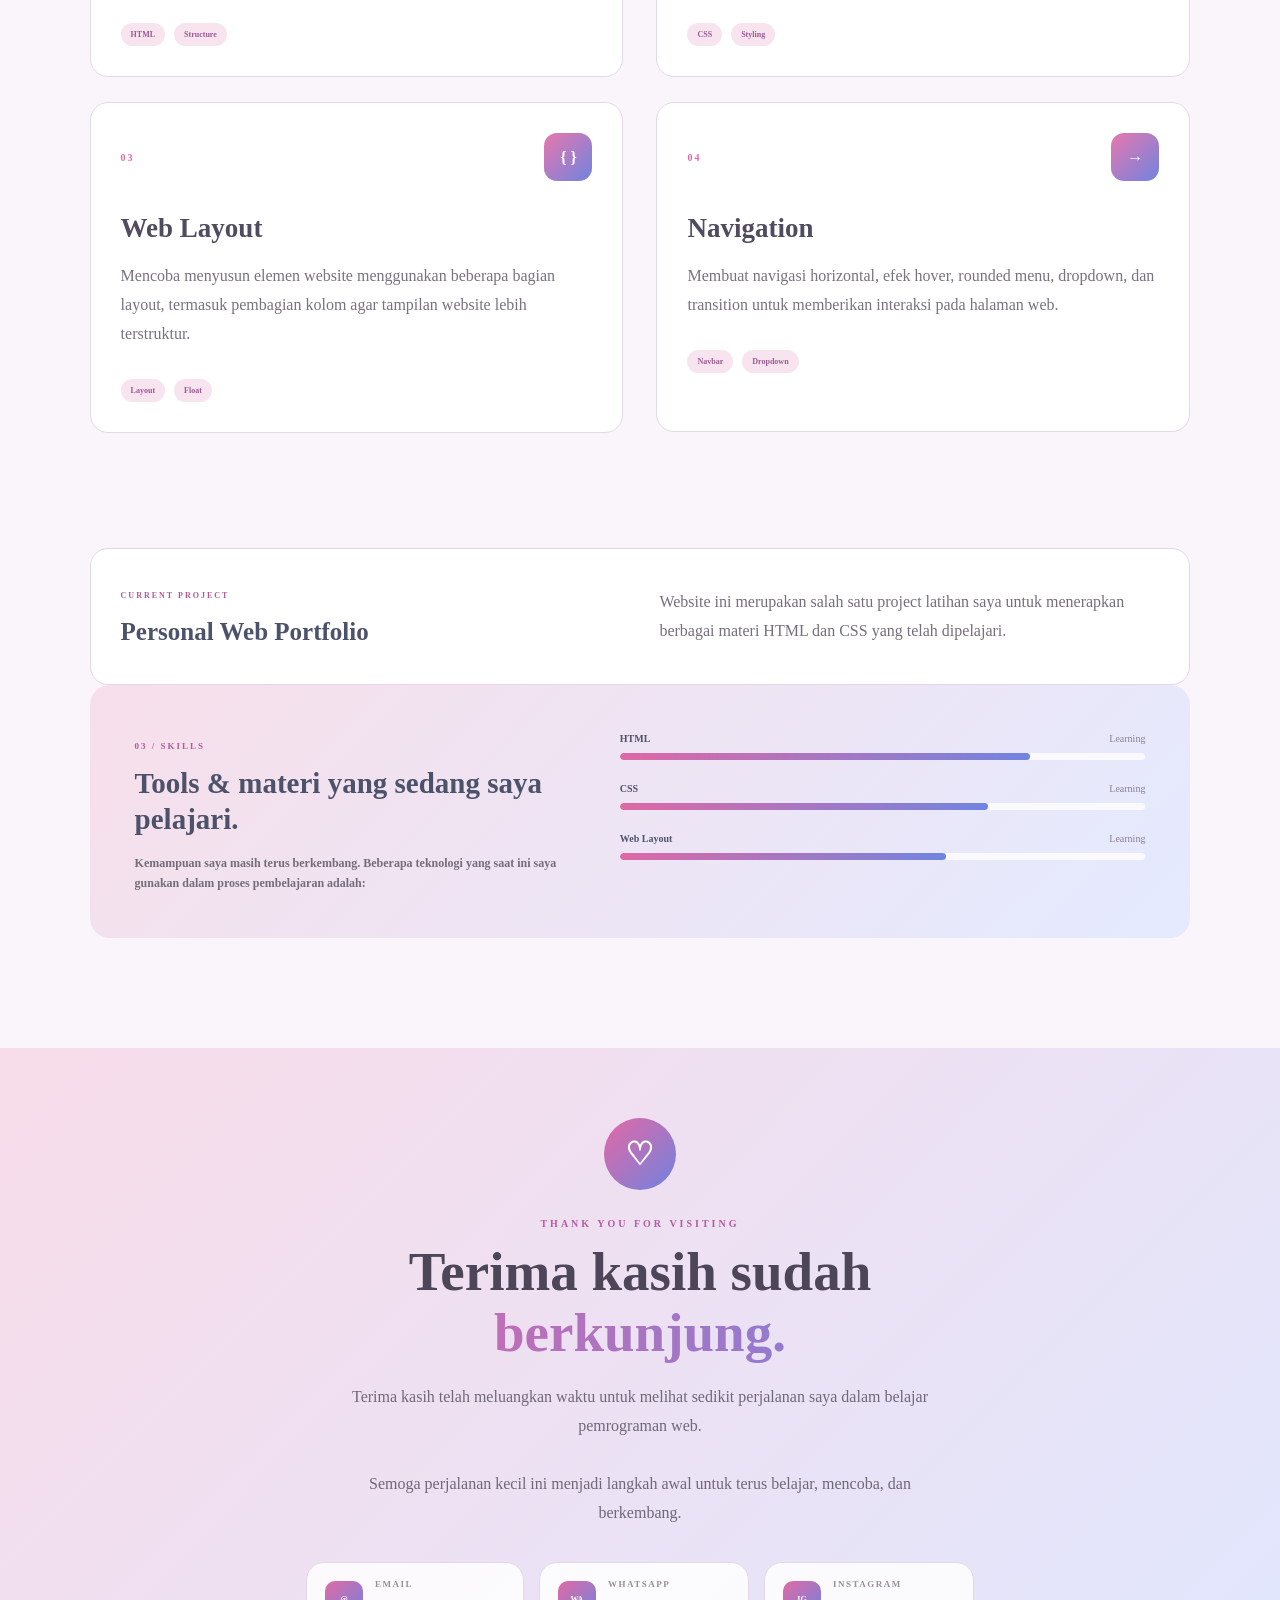
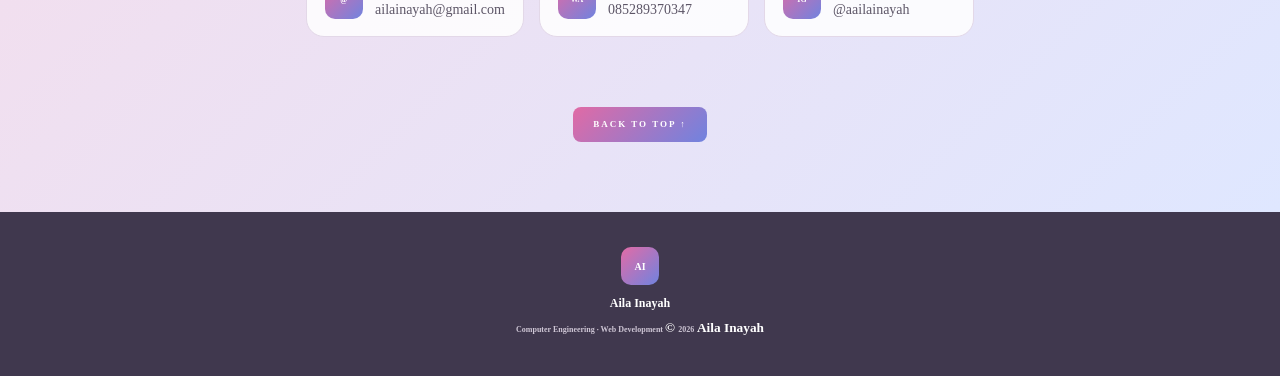
==== commit c8cf35cc: "master" ====
--- a/index.html
+++ b/index.html
@@ -1,392 +1,179 @@
 <!DOCTYPE html>
 <html lang="id">
-
 <head>
-
     <meta charset="UTF-8">
-
-    <meta name="viewport"
-          content="width=device-width, initial-scale=1.0">
-
+    <meta name="viewport" content="width=device-width, initial-scale=1.0">
     <title>Aila Inayah | Web Developer Journey</title>
-
-    <!-- CSS EXTERNAL -->
     <link rel="stylesheet" href="style.css">
     <link rel="stylesheet" href="navigasi.css">
     <link rel="stylesheet" href="gambar.css">
-
-    <!-- CSS INTERNAL -->
     <style>
-
         .highlight {
             color: #d85d9f;
             font-weight: bold;
         }
-
         #about-note {
             border-left: 4px solid #d85d9f;
             padding-left: 15px;
         }
-
+        #greeting {
+            color: #d85d9f;
+            font-weight: bold;
+        }
+        .dropdown-content {
+            display: none;
+        }
+        .dropdown:hover .dropdown-content {
+            display: block;
+        }
     </style>
-
 </head>
-
-
 <body>
-
-
-<!-- ==================================================
-     NAVIGATION
-     ================================================== -->
-
+<!-- ================= NAVIGASI ================= -->
 <header class="header">
-
     <div class="container">
-
-        <a href="#home" class="logo">
-            AI
-        </a>
-
-
+        <a href="#home" class="logo">AI</a>
         <nav>
-
             <ul id="menu">
-
                 <li>
-                    <a href="#home">
-                        Home
-                    </a>
+                    <a href="#home">Home</a>
                 </li>
-
-
                 <li>
-                    <a href="#about">
-                        Tentang Saya
-                    </a>
+                    <a href="#about">Tentang Saya</a>
                 </li>
-
-
                 <li class="dropdown">
-
-                    <a href="#experience">
-                        Experience ▾
-                    </a>
-
-
+                    <a href="#experience">Experience ▾</a>
                     <ul class="dropdown-content">
-
-                        <li>
-                            <a href="#skills">
-                                Skills
-                            </a>
-                        </li>
-
-                        <li>
-                            <a href="#projects">
-                                Projects
-                            </a>
-                        </li>
-
+                        <li><a href="#education">Pendidikan</a></li>
+                        <li><a href="#projects">Projects</a></li>
+                        <li><a href="#skills">Skills</a></li>
                     </ul>
-
                 </li>
-
-
                 <li>
-                    <a href="#thanks">
-                        Terimakasih
-                    </a>
+                    <a href="#thanks">Terimakasih</a>
                 </li>
-
             </ul>
-
         </nav>
-
         <div class="clear"></div>
-
     </div>
-
 </header>
-
-
-
-<!-- ==================================================
-     HOME
-     ================================================== -->
-
+<!-- ================= HOME ================= -->
 <section id="home" class="hero">
-
     <div class="container">
-
         <div class="hero-content">
-
-
-            <!-- TEXT -->
-
             <div class="hero-text">
-
-                <p class="mini-title">
-                    HELLO, I'M
-                </p>
-
-
-                <h1>
-                    Aila
-                    <span>Inayah.</span>
-                </h1>
-
-
+                <p id="greeting"></p>
+                <p class="mini-title">HELLO, I'M</p>
+                <h2>
+                    Aila <span>Inayah.</span>
+                </h2
+                >
                 <h2>
                     Computer Engineering Student
                     <br>
                     & Web Development Learner.
                 </h2>
-
-
                 <p class="intro">
-
                     Selamat datang di website personal saya.
                     Di sini saya membagikan sedikit tentang
                     diri saya, proses belajar pemrograman web,
                     serta beberapa pengalaman coding yang
                     pernah saya coba.
-
-                </p>
-
-
+                </p>
                 <p id="about-note">
-
-                    <span class="highlight">
-                        Learning by doing.
-                    </span>
-
+                    <span class="highlight">Learning by doing.</span>
                     Karena menurut saya, coding bukan hanya
                     tentang menulis kode, tetapi juga tentang
                     mencoba, menemukan kesalahan, dan terus
                     belajar memperbaikinya.
-
-                </p>
-
-
+                </p>
                 <div class="hero-buttons">
-
-                    <a href="#about" class="button">
-                        Tentang Saya
-                    </a>
-
-                    <a href="#experience"
-                       class="button-outline">
+                    <a href="#about" class="button">Tentang Saya</a>
+                    <a href="#experience" class="button-outline">
                         Lihat Experience
                     </a>
-
-                </div>
-
-            </div>
-
-
-
-            <!-- PHOTO -->
-
+                </div>
+            </div>
             <div class="hero-photo">
-
                 <div class="circle pink"></div>
-
                 <div class="circle blue"></div>
-
-
                 <div class="photo-frame">
-
-                    <img
-                        src="fotoila.jpg.jpeg"
-                        alt="Foto Aila Inayah"
-                    >
-
-
+                    <img src="fotoila.jpg.jpeg"
+                         alt="Foto Aila Inayah">
                     <div class="photo-label">
-
-                        <span>
-                            ✦
-                        </span>
-
+                        <span>✦</span>
                         <div>
-
-                            <b>
-                                Aila Inayah
-                            </b>
-
-                            <small>
-                                Web Development Journey
-                            </small>
-
+                            <b>Aila Inayah</b>
+                            <small>Web Development Journey</small>
                         </div>
-
-                    </div>
-
-                </div>
-
-            </div>
-
-
+                    </div>
+                </div>
+            </div>
             <div class="clear"></div>
-
-        </div>
-
-
-
-        <!-- QUICK INFO -->
-
+        </div>
         <div class="quick-info">
-
-
             <div class="info-card">
-
-                <span>
-                    01
-                </span>
-
+                <span>01</span>
                 <div>
-
-                    <small>
-                        FIELD
-                    </small>
-
-                    <h3>
-                        Computer Engineering
-                    </h3>
-
-                </div>
-
-            </div>
-
-
+                    <small>FIELD</small>
+                    <h3>Computer Engineering</h3>
+                </div>
+            </div>
             <div class="info-card">
-
-                <span>
-                    02
-                </span>
-
+                <span>02</span>
                 <div>
-
-                    <small>
-                        INTEREST
-                    </small>
-
-                    <h3>
-                        Web Development
-                    </h3>
-
-                </div>
-
-            </div>
-
-
+                    <small>INTEREST</small>
+                    <h3>Web Development</h3>
+                </div>
+            </div>
             <div class="info-card">
-
-                <span>
-                    03
-                </span>
-
+                <span>03</span>
                 <div>
-
-                    <small>
-                        CURRENT GOAL
-                    </small>
-
-                    <h3>
-                        Keep Learning
-                    </h3>
-
-                </div>
-
-            </div>
-
-
+                    <small>CURRENT GOAL</small>
+                    <h3>Keep Learning</h3>
+                </div>
+            </div>
             <div class="clear"></div>
-
-        </div>
-
+        </div>
     </div>
-
 </section>
-
-
-
-<!-- ==================================================
-     TENTANG SAYA
-     ================================================== -->
-
+<!-- ================= TENTANG SAYA ================= -->
 <section id="about" class="about section">
-
     <div class="container">
-
-
         <div class="section-title">
-
-            <p>
-                GET TO KNOW ME
-            </p>
-
-            <h2>
-                Tentang Saya
-            </h2>
-
-            <span>
-                Sedikit cerita tentang saya.
-            </span>
-
-        </div>
-
-
-
-        <!-- TWO COLUMN -->
-
+            <p>GET TO KNOW ME</p>
+            <h2>Tentang Saya</h2>
+            <span>Sedikit cerita tentang saya.</span>
+        </div>
         <div class="about-content">
-
-
             <div class="about-image">
-
-                <img
-                    src="fotoila.jpg.jpeg"
-                    alt="Aila Inayah"
-                >
-
-            </div>
-
-
-
+                <img src="fotoila.jpg.jpeg"
+                     alt="Aila Inayah">
+            </div>
             <div class="about-description">
-
                 <span class="section-number">
                     01 / ABOUT
                 </span>
-
-
                 <h3>
                     Belajar, mencoba,
                     dan berkembang.
                 </h3>
-
-
-                <p>
-
+                <p>
                     Saya <strong>Aila Inayah</strong>,
                     seorang mahasiswa Teknik Komputer
                     yang sedang mengembangkan kemampuan
                     di bidang teknologi, khususnya
-                    pemrograman web. Saat ini saya sedang
-                    mempelajari bagaimana sebuah website
-                    dibangun mulai dari struktur HTML,
-                    tampilan menggunakan CSS, hingga
-                    penerapan navigasi dan layout agar
-                    sebuah halaman web menjadi lebih
-                    menarik dan mudah digunakan.
-
-                </p>
-
-
-                <p>
-
+                    pemrograman web.
+                </p>
+                <p>
+                    Saat ini saya sedang mempelajari bagaimana
+                    sebuah website dibangun mulai dari struktur
+                    HTML, tampilan menggunakan CSS, hingga
+                    penerapan navigasi dan layout agar sebuah
+                    halaman web menjadi lebih menarik dan mudah
+                    digunakan.
+                </p>
+                <p>
                     Dalam proses belajar, saya tidak hanya
                     mencoba memahami teori, tetapi juga
                     menerapkannya melalui berbagai latihan
@@ -394,741 +181,367 @@
                     setiap error yang muncul merupakan
                     bagian dari proses untuk memahami
                     bagaimana kode bekerja.
-
-                </p>
-
-
-                <p>
-
+                </p>
+                <p>
                     Saya masih terus belajar dan mencoba
                     hal-hal baru dalam pemrograman web.
                     Website ini menjadi salah satu bentuk
                     kecil dari perjalanan saya dalam
                     mengenal dunia coding.
-
-                </p>
-
-
-
-                <!-- BIODATA -->
-
+                </p>
                 <div class="biodata">
-
-                    <div>
-
-                        <small>
-                            NAMA
-                        </small>
-
-                        <strong>
-                            Aila Inayah
-                        </strong>
-
-                    </div>
-
-
-                    <div>
-
-                        <small>
-                            JURUSAN
-                        </small>
-
-                        <strong>
-                            Teknik Komputer
-                        </strong>
-
-                    </div>
-
-
-                    <div>
-
-                        <small>
-                            MATA KULIAH
-                        </small>
-
-                        <strong>
-                            Pemrograman Web
-                        </strong>
-
-                    </div>
-
-                </div>
-
-            </div>
-
-
+                    <div>
+                        <small>NAMA</small>
+                        <strong>Aila Inayah</strong>
+                    </div>
+                    <div>
+                        <small>JURUSAN</small>
+                        <strong>Teknik Komputer</strong>
+                    </div>
+                    <div>
+                        <small>MATA KULIAH</small>
+                        <strong>Pemrograman Web</strong>
+                    </div>
+                </div>
+            </div>
             <div class="clear"></div>
-
-        </div>
-
-
-
-        <!-- MATERI YANG DIPELAJARI -->
-
+        </div>
         <div class="learning">
-
             <div class="learning-heading">
-
-                <span>
-                    02
-                </span>
-
+                <span>02</span>
                 <div>
-
-                    <small>
-                        CURRENT LEARNING
-                    </small>
-
-                    <h3>
-                        Materi yang sedang dipelajari
-                    </h3>
-
-                </div>
-
-            </div>
-
-
-
+                    <small>CURRENT LEARNING</small>
+                    <h3>Materi yang sedang dipelajari</h3>
+                </div>
+            </div>
             <div class="learning-list">
-
-
                 <div class="learning-item">
-
-                    <div class="number">
-                        01
-                    </div>
-
-                    <div>
-
-                        <h4>
-                            HTML
-                        </h4>
-
+                    <div class="number">01</div>
+                    <div>
+                        <h4>HTML</h4>
                         <p>
                             Mempelajari struktur dan
                             elemen dasar halaman web.
                         </p>
-
-                    </div>
-
-                </div>
-
-
-
+                    </div>
+                </div>
                 <div class="learning-item">
-
-                    <div class="number">
-                        02
-                    </div>
-
-                    <div>
-
-                        <h4>
-                            CSS
-                        </h4>
-
+                    <div class="number">02</div>
+                    <div>
+                        <h4>CSS</h4>
                         <p>
                             Mengatur tampilan, warna,
                             layout, gambar, dan navigasi.
                         </p>
-
-                    </div>
-
-                </div>
-
-
-
+                    </div>
+                </div>
                 <div class="learning-item">
-
-                    <div class="number">
-                        03
-                    </div>
-
-                    <div>
-
-                        <h4>
-                            Web Layout
-                        </h4>
-
+                    <div class="number">03</div>
+                    <div>
+                        <h4>Web Layout</h4>
                         <p>
                             Mempelajari penyusunan elemen
                             menggunakan layout dan kolom.
                         </p>
-
-                    </div>
-
-                </div>
-
-
-
+                    </div>
+                </div>
                 <div class="learning-item">
-
-                    <div class="number">
-                        04
-                    </div>
-
-                    <div>
-
-                        <h4>
-                            Navigation
-                        </h4>
-
+                    <div class="number">04</div>
+                    <div>
+                        <h4>Navigation</h4>
                         <p>
                             Membuat navbar, hover,
                             dan dropdown menu.
                         </p>
-
-                    </div>
-
-                </div>
-
-
-            </div>
-
-        </div>
-
+                    </div>
+                </div>
+            </div>
+        </div>
     </div>
-
 </section>
-
-
-
-<!-- ==================================================
-     EXPERIENCE
-     ================================================== -->
-
+<!-- ================= EXPERIENCE ================= -->
 <section id="experience" class="experience section">
-
     <div class="container">
-
-
         <div class="section-title">
-
-            <p>
-                MY CODING JOURNEY
-            </p>
-
-            <h2>
-                Experience
-            </h2>
-
+            <p>MY CODING JOURNEY</p>
+            <h2>Experience</h2>
             <span>
                 Beberapa hal yang sudah saya coba
                 dalam proses belajar coding.
             </span>
-
-        </div>
-
-
-
+        </div>
+        <!-- PENDIDIKAN -->
+        <div id="education" class="skills-section">
+            <div class="skills-text">
+                <span class="section-number">
+                    01 / EDUCATION
+                </span>
+                <h3>
+                    Perjalanan Pendidikan
+                </h3>
+                <p>
+                    Mempelajari dasar-dasar teknologi
+                    komputer, pemrograman, website,
+                    serta berbagai materi yang berkaitan
+                    dengan sistem komputer.
+                </p>
+            </div>
+            <div class="skill-bars">
+                <div class="skill">
+                    <div class="skill-name">
+                        <span>Teknik Komputer</span>
+                        <span>SEKARANG</span>
+                    </div>
+                    <div class="bar">
+                        <div class="progress html"></div>
+                    </div>
+                </div>
+                <div class="skill">
+                    <div class="skill-name">
+                        <span>Praktikum & Latihan</span>
+                        <span>LEARNING</span>
+                    </div>
+                    <div class="bar">
+                        <div class="progress css"></div>
+                    </div>
+                </div>
+            </div>
+            <div class="clear"></div>
+        </div>
         <!-- EXPERIENCE CARDS -->
-
         <div class="experience-grid">
-
-
             <article class="experience-card">
-
                 <div class="card-top">
-
-                    <span>
-                        01
-                    </span>
-
-                    <div class="code-icon">
-                        &lt;/&gt;
-                    </div>
-
-                </div>
-
-
-                <h3>
-                    HTML Website
-                </h3>
-
-
-                <p>
-
+                    <span>01</span>
+                    <div class="code-icon">&lt;/&gt;</div>
+                </div>
+                <h3>HTML Website</h3>
+                <p>
                     Mencoba membuat halaman website
                     menggunakan struktur HTML seperti
                     heading, paragraph, link, image,
                     list, dan berbagai elemen lainnya.
-
-                </p>
-
-
+                </p>
                 <div class="tags">
-
-                    <span>
-                        HTML
-                    </span>
-
-                    <span>
-                        Structure
-                    </span>
-
-                </div>
-
+                    <span>HTML</span>
+                    <span>Structure</span>
+                </div>
             </article>
-
-
-
             <article class="experience-card">
-
                 <div class="card-top">
-
-                    <span>
-                        02
-                    </span>
-
-                    <div class="code-icon">
-                        #
-                    </div>
-
-                </div>
-
-
-                <h3>
-                    CSS Styling
-                </h3>
-
-
-                <p>
-
+                    <span>02</span>
+                    <div class="code-icon">#</div>
+                </div>
+                <h3>CSS Styling</h3>
+                <p>
                     Menerapkan CSS untuk mengubah
                     tampilan website melalui warna,
                     font, background, border, ukuran
                     gambar, dan berbagai pengaturan
                     visual lainnya.
-
-                </p>
-
-
+                </p>
                 <div class="tags">
-
-                    <span>
-                        CSS
-                    </span>
-
-                    <span>
-                        Styling
-                    </span>
-
-                </div>
-
+                    <span>CSS</span>
+                    <span>Styling</span>
+                </div>
             </article>
-
-
-
             <article class="experience-card">
-
                 <div class="card-top">
-
-                    <span>
-                        03
-                    </span>
-
-                    <div class="code-icon">
-                        { }
-                    </div>
-
-                </div>
-
-
-                <h3>
-                    Web Layout
-                </h3>
-
-
-                <p>
-
+                    <span>03</span>
+                    <div class="code-icon">{ }</div>
+                </div>
+                <h3>Web Layout</h3>
+                <p>
                     Mencoba menyusun elemen website
                     menggunakan beberapa bagian layout,
                     termasuk pembagian kolom agar
                     tampilan website lebih terstruktur.
-
-                </p>
-
-
+                </p>
                 <div class="tags">
-
-                    <span>
-                        Layout
-                    </span>
-
-                    <span>
-                        Float
-                    </span>
-
-                </div>
-
+                    <span>Layout</span>
+                    <span>Float</span>
+                </div>
             </article>
-
-
-
             <article class="experience-card">
-
                 <div class="card-top">
-
-                    <span>
-                        04
-                    </span>
-
-                    <div class="code-icon">
-                        →
-                    </div>
-
-                </div>
-
-
-                <h3>
-                    Navigation
-                </h3>
-
-
-                <p>
-
+                    <span>04</span>
+                    <div class="code-icon">→</div>
+                </div>
+                <h3>Navigation</h3>
+                <p>
                     Membuat navigasi horizontal,
                     efek hover, rounded menu,
                     dropdown, dan transition
                     untuk memberikan interaksi
                     pada halaman web.
-
-                </p>
-
-
+                </p>
                 <div class="tags">
-
-                    <span>
-                        Navbar
-                    </span>
-
-                    <span>
-                        Dropdown
-                    </span>
-
-                </div>
-
+                    <span>Navbar</span>
+                    <span>Dropdown</span>
+                </div>
             </article>
-
-
             <div class="clear"></div>
-
-        </div>
-
-
-
+        </div>
+        <!-- PROJECT -->
+        <div id="projects" class="project-box">
+            <div>
+                <span>CURRENT PROJECT</span>
+                <h3>
+                    Personal Web Portfolio
+                </h3>
+            </div>
+            <p>
+                Website ini merupakan salah satu
+                project latihan saya untuk menerapkan
+                berbagai materi HTML dan CSS yang
+                telah dipelajari.
+            </p>
+        </div>
         <!-- SKILLS -->
-
         <div id="skills" class="skills-section">
-
-
             <div class="skills-text">
-
                 <span class="section-number">
                     03 / SKILLS
                 </span>
-
                 <h3>
                     Tools & materi
                     yang sedang saya pelajari.
                 </h3>
-
-                <p>
-
+                <p>
                     Kemampuan saya masih terus berkembang.
                     Beberapa teknologi yang saat ini
                     saya gunakan dalam proses pembelajaran
                     adalah:
-
-                </p>
-
-            </div>
-
-
-
+                </p>
+            </div>
             <div class="skill-bars">
-
-
                 <div class="skill">
-
                     <div class="skill-name">
-
-                        <span>
-                            HTML
-                        </span>
-
-                        <span>
-                            Learning
-                        </span>
-
-                    </div>
-
+                        <span>HTML</span>
+                        <span>Learning</span>
+                    </div>
                     <div class="bar">
-
-                        <div class="progress html">
-                        </div>
-
-                    </div>
-
-                </div>
-
-
-
+                        <div class="progress html"></div>
+                    </div>
+                </div>
                 <div class="skill">
-
                     <div class="skill-name">
-
-                        <span>
-                            CSS
-                        </span>
-
-                        <span>
-                            Learning
-                        </span>
-
-                    </div>
-
+                        <span>CSS</span>
+                        <span>Learning</span>
+                    </div>
                     <div class="bar">
-
-                        <div class="progress css">
-                        </div>
-
-                    </div>
-
-                </div>
-
-
-
+                        <div class="progress css"></div>
+                    </div>
+                </div>
                 <div class="skill">
-
                     <div class="skill-name">
-
-                        <span>
-                            Web Layout
-                        </span>
-
-                        <span>
-                            Learning
-                        </span>
-
-                    </div>
-
+                        <span>Web Layout</span>
+                        <span>Learning</span>
+                    </div>
                     <div class="bar">
-
-                        <div class="progress layout">
-                        </div>
-
-                    </div>
-
-                </div>
-
-
-
-            </div>
-
-
+                        <div class="progress layout"></div>
+                    </div>
+                </div>
+            </div>
             <div class="clear"></div>
-
-        </div>
-
-
-
-        <!-- PROJECT -->
-
-        <div id="projects" class="project-box">
-
-
-            <div>
-
-                <span>
-                    CURRENT PROJECT
-                </span>
-
-                <h3>
-                    Personal Web Portfolio
-                </h3>
-
-            </div>
-
-
-            <p>
-
-                Website ini merupakan salah satu
-                project latihan saya untuk menerapkan
-                berbagai materi HTML dan CSS yang
-                telah dipelajari.
-
-            </p>
-
-
-        </div>
-
+        </div>
     </div>
-
 </section>
-
-
-
-<!-- ==================================================
-     TERIMAKASIH + CONTACT
-     ================================================== -->
-
+<!-- ================= TERIMAKASIH ================= -->
 <section id="thanks" class="thanks">
-
     <div class="container">
-
-
         <div class="thanks-content">
-
-
             <div class="thanks-icon">
                 ♡
             </div>
-
-
             <p class="mini-title">
                 THANK YOU FOR VISITING
             </p>
-
-
             <h2>
                 Terima kasih sudah
                 <span>berkunjung.</span>
             </h2>
-
-
             <p class="thanks-text">
-
                 Terima kasih telah meluangkan waktu
                 untuk melihat sedikit perjalanan saya
                 dalam belajar pemrograman web.
-
                 <br><br>
-
                 Semoga perjalanan kecil ini menjadi
                 langkah awal untuk terus belajar,
                 mencoba, dan berkembang.
-
             </p>
-
-
-            <!-- CONTACT -->
-
             <div class="contact">
-
-
                 <div class="contact-item">
-
-                    <span>
-                        @
-                    </span>
-
-                    <div>
-
-                        <small>
-                            EMAIL
-                        </small>
-
-                        <a href="mailto:emailkamu@gmail.com">
+                    <span>@</span>
+                    <div>
+                        <small>EMAIL</small>
+                        <a href="mailto:ailainayah@gmail.com">
                             ailainayah@gmail.com
                         </a>
-
-                    </div>
-
-                </div>
-
-
-
+                    </div>
+                </div>
                 <div class="contact-item">
-
-                    <span>
-                        WA
-                    </span>
-
-                    <div>
-
-                        <small>
-                            WHATSAPP
-                        </small>
-
-                        <a href="https://wa.me/628xxxxxxxxxx">
+                    <span>WA</span>
+                    <div>
+                        <small>WHATSAPP</small>
+                        <a href="https://wa.me/6285289370347">
                             085289370347
                         </a>
-
-                    </div>
-
-                </div>
-
-
-
+                    </div>
+                </div>
                 <div class="contact-item">
-
-                    <span>
-                        IG
-                    </span>
-
-                    <div>
-
-                        <small>
-                            INSTAGRAM
-                        </small>
-
-                        <a href="https://instagram.com/usernamekamu">
+                    <span>IG</span>
+                    <div>
+                        <small>INSTAGRAM</small>
+                        <a href="https://instagram.com/aailainayah">
                             @aailainayah
                         </a>
-
-                    </div>
-
-                </div>
-
-
-            </div>
-
-
-            <!-- INLINE CSS -->
-
-            <a
-                href="#home"
-                class="back-top"
-                style="letter-spacing: 2px;"
-            >
+                    </div>
+                </div>
+            </div>
+            <a href="#home"
+               class="back-top"
+               style="letter-spacing: 2px;">
                 BACK TO TOP ↑
             </a>
-
-
-        </div>
-
+        </div>
     </div>
-
 </section>
-
-
-
-<!-- ==================================================
-     FOOTER
-     ================================================== -->
-
+<!-- ================= FOOTER ================= -->
 <footer>
-
     <div class="container">
-
         <div class="footer-logo">
             AI
         </div>
-
-        <p>
-            Aila Inayah
-        </p>
-
+        <p>Aila Inayah</p>
         <span>
             Computer Engineering · Web Development
         </span>
-
+        <small>
+            © <span id="year"></span> Aila Inayah
+        </small>
     </div>
-
 </footer>
-
-
+<!-- ================= JAVASCRIPT ================= -->
+<script>
+    // 1. SAPAAN OTOMATIS BERDASARKAN WAKTU
+    const hour = new Date().getHours();
+    const greeting = document.getElementById("greeting");
+    if (hour >= 5 && hour < 12) {
+        greeting.textContent = "Selamat pagi!";
+    } 
+    else if (hour >= 12 && hour < 15) {
+        greeting.textContent = "Selamat siang!";
+    } 
+    else if (hour >= 15 && hour < 18) {
+        greeting.textContent = "Selamat sore!";
+    } 
+    else {
+        greeting.textContent = "Selamat malam!";
+    }
+    // 2. TAHUN FOOTER OTOMATIS
+    document.getElementById("year").textContent =
+        new Date().getFullYear();
+</script>
 </body>
-
 </html>
